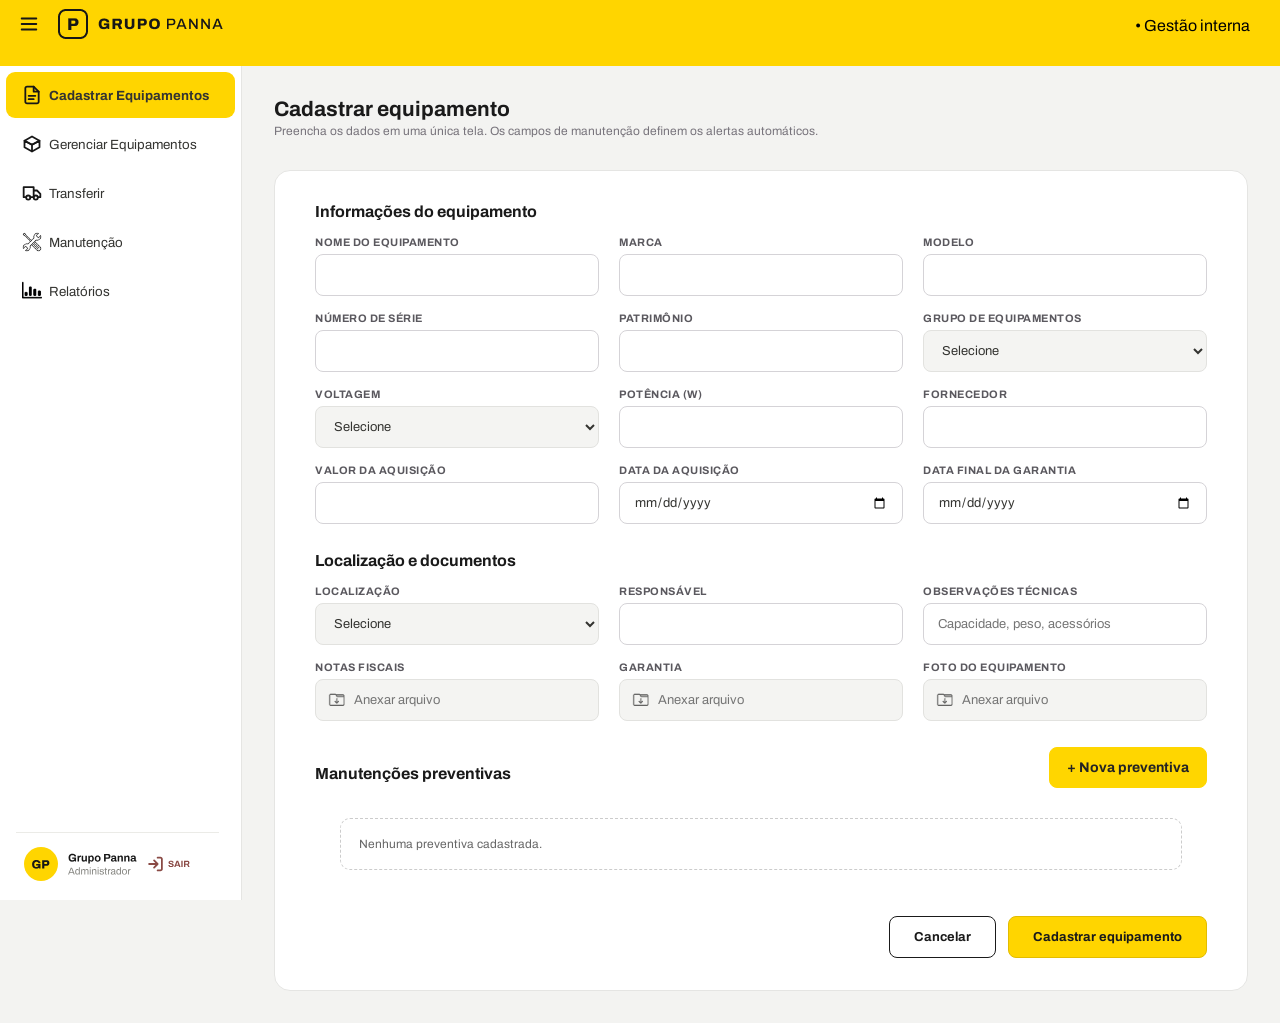
==== CE1.html @ 59f7683b "Add files via upload" ====
<!DOCTYPE html>
<html lang="pt-BR">
<head>
    <meta charset="UTF-8">
    <meta name="viewport" content="width=device-width, initial-scale=1.0">
    <title>Panna Equipamentos</title>
    <link rel="icon" href="assets/logo_group.png" type="image/png">
    <script src="https://cdn.jsdelivr.net/npm/@popperjs/core@2.11.8/dist/umd/popper.min.js" integrity="sha384-I7E8VVD/ismYTF4hNIPjVp/Zjvgyol6VFvRkX/vR+Vc4jQkC+hVqc2pM8ODewa9r" crossorigin="anonymous"></script>
<script src="https://cdn.jsdelivr.net/npm/bootstrap@5.3.9/dist/js/bootstrap.min.js" integrity="sha384-89aa4glufciPv46aKltztWQEmk+Tu9W2RhzXr6VcnUUEub7F8+06RcL2RYLCOHUq" crossorigin="anonymous"></script>
    <link rel="stylesheet" href="styles.css">
    <script src="https://cloudflare.com" defer></script>
</head>


<body class="page page--home">
    <header>
        <nav class="navbar">
            <ul class="navbar__list">
                <li><button type="button" class="navbar__btn-menu" id="toggle-sidebar" aria-label="Mostrar ou ocultar menu lateral" aria-expanded="true"><img src="assets/btn_menu.svg" alt="botao menu"></button></li>
                <li class="navbar__item"><img class="navbar__logo" id="navbar-logo" src="assets/logo_group.png"></li>
                <li class="navbar__item" id="navbar-manage-equipment"> • Gestão interna</li>
            </ul>    
        </nav>
    </header>

    <div class="layout-container">
        <div class="sidebar" id="side-menu">
            <ul>
                <li class="sidebar__buttons sidebar__buttons--active"><button type="button" class="navbar__btn-menu" onclick="window.location.href ='CE1.html'"><img src="assets/icon_file.svg" alt="botao menu">Cadastrar Equipamentos</button></li>
                <li class="sidebar__buttons"><button type="button" class="navbar__btn-menu" onclick="window.location.href ='GE1.html'"><img src="assets/icon_box.svg" alt="botao menu">Gerenciar Equipamentos</button></li>
                <li class="sidebar__buttons"><button type="button" class="navbar__btn-menu" onclick="window.location.href ='#'"><img src="assets/icon_truck.svg" alt="botao menu">Transferir</button></li>
                <li class="sidebar__buttons"><button type="button" class="navbar__btn-menu" onclick="window.location.href ='#'"><img src="assets/icon_maintenance.png" alt="botao menu" style="width: 20px; height: 20px;">Manutenção</button></li>
                <li class="sidebar__buttons"><button type="button" class="navbar__btn-menu" onclick="window.location.href ='#'"><img src="assets/icon_report.png" alt="botao menu" style="width: 20px; height: 20px;">Relatórios</button></li>
            </ul>

            <footer class="footer_sidebar">
                <button type="button" class="navbar__btn-menu" onclick="window.location.href = 'index.html'"><img src="assets/logo_profile.svg" alt="botao menu"></button>
            </footer>
        </div>

        <main class="main-content">
            <h1 class="title-h1">Cadastrar equipamento</h1>
            <h3 class="title-h3">Preencha os dados em uma única tela. Os campos de manutenção definem os alertas automáticos.</h3>

            <div class="form-card">
                <form class="register-form">
                    <h2 class="title-h2">Informações do equipamento</h2>
                    <section class="register-form__section-one">
                        <div class="form-group">
                            <label class="title-h4" for="equipment-name">NOME DO EQUIPAMENTO</label>
                            <input class="register-form__input" type="text" id="equipment-name">
                        </div>

                        <div class="form-group">
                            <label class="title-h4" for="equipment-brand">MARCA</label>
                            <input class="register-form__input" type="text" id="equipment-brand">
                        </div>

                        <div class="form-group">
                            <label class="title-h4" for="equipment-model">MODELO</label>
                            <input class="register-form__input" type="text" id="equipment-model">
                        </div>

                        <div class="form-group">
                            <label class="title-h4" for="equipment-num-serial">NÚMERO DE SÉRIE</label>
                            <input class="register-form__input" type="text" id="equipment-num-serial">
                        </div>

                        <div class="form-group">
                            <label class="title-h4" for="equipment-heritage">PATRIMÔNIO</label>
                            <input class="register-form__input" type="text" id="equipment-heritage">
                        </div>

                        <div class="form-group">
                            <label class="title-h4" for="equipment-group-equip">GRUPO DE EQUIPAMENTOS</label>
                            <select class="register-form__input input_select form-select" id="equipment-group-equip">
                                <option value="">Selecione</option>
                            </select>
                        </div>

                        <div class="form-group">
                            <label class="title-h4" for="equipment-voltage">VOLTAGEM</label>
                            <select class="register-form__input input_select form-select" id="equipment-voltage">
                                <option value="">Selecione</option>
                                <option value="127V">127 V</option>
                                <option value="220V">220 V</option>
                            </select>
                        </div>

                        <div class="form-group">
                            <label class="title-h4" for="equipment-power">POTÊNCIA (W)</label>
                            <input class="register-form__input" type="text" id="equipment-power">
                        </div>

                        <div class="form-group">
                            <label class="title-h4" for="equipment-supplier">FORNECEDOR</label>
                            <input class="register-form__input" type="text" id="equipment-supplier">
                        </div>

                        <div class="form-group">
                            <label class="title-h4" for="equipment-cost-acquis">VALOR DA AQUISIÇÃO</label>
                            <input class="register-form__input" type="text" id="equipment-cost-acquis">
                        </div>

                        <div class="form-group">
                            <label class="title-h4" for="equipment-date-acquis">DATA DA AQUISIÇÃO</label>
                            <input class="register-form__input" type="date" id="equipment-date-acquis">
                        </div>

                        <div class="form-group">
                            <label class="title-h4" for="equipment-warranty-end">DATA FINAL DA GARANTIA</label>
                            <input class="register-form__input" type="date" id="equipment-warranty-end">
                        </div>
                    </section>

                    <h2 class="title-h2">Localização e documentos</h2>
                    <section class="register-form__section-two">
                        <div class="form-group">
                            <label class="title-h4" for="equipment-location">LOCALIZAÇÃO</label>
                            <select class="register-form__input input_select form-select" id="equipment-location">
                                <option value="">Selecione</option>
                            </select>
                        </div>

                        <div class="form-group">
                            <label class="title-h4" for="equipment-answerable">RESPONSÁVEL</label>
                            <input class="register-form__input" type="text" id="equipment-answerable">
                        </div>

                        <div class="form-group">
                            <label class="title-h4" for="equipment-techinical-notes">OBSERVAÇÕES TÉCNICAS</label>
                            <input class="register-form__input" type="text" id="equipment-techinical-notes" placeholder="Capacidade, peso, acessórios">
                        </div>

                        <div class="form-group">
                            <label class="title-h4">NOTAS FISCAIS</label>
                            <div class="register-form__upload">
                                <button type="button" class="register-form__upload-button" id="invoice-upload">
                                    <img src="assets/icon_upload.png" alt="Anexar" width="18">
                                </button>
                                <input class="register-form__input-upload" type="text" id="equipment-invoice" placeholder="Anexar arquivo" readonly>
                            </div>
                        </div>

                        <div class="form-group">
                            <label class="title-h4">GARANTIA</label>
                            <div class="register-form__upload">
                                <button type="button" class="register-form__upload-button" id="warranty-upload">
                                    <img src="assets/icon_upload.png" alt="Anexar" width="18">
                                </button>
                                <input class="register-form__input-upload" type="text" id="equipment-warranty" placeholder="Anexar arquivo" readonly>
                            </div>
                        </div>

                        <div class="form-group">
                            <label class="title-h4">FOTO DO EQUIPAMENTO</label>
                            <div class="register-form__upload">
                                <button type="button" class="register-form__upload-button" id="photo-upload">
                                    <img src="assets/icon_upload.png" alt="Anexar" width="18">
                                </button>
                                <input class="register-form__input-upload" type="text" id="equipment-photo" placeholder="Anexar arquivo" readonly>
                            </div>
                        </div>

                    </section>

    <!-- ETAPA 5: cada equipamento aceita várias preventivas, cada uma com vários insumos. -->
    <section class="panna-planos-section" aria-labelledby="panna-planos-titulo">
        <div class="panna-planos-heading"><div><h2 class="title-h2" id="panna-planos-titulo">Manutenções preventivas</h2></div><button type="button" id="panna-adicionar-plano" class="panna-yellow-btn">+ Nova preventiva</button></div>
        <div id="panna-lista-planos" class="panna-planos-lista"></div>
        
    </section>

    <!-- BOTÕES FINAIS -->
    <div class="register-form__actions">
        <button type="button" class="button--cancel" onclick="window.location.href = 'HomeDesk.html'">Cancelar</button>
        <button type="button" class="button--register-equip" id="submit-equipment">Cadastrar equipamento</button>
    </div>

</form>
        </div>

    </main>
    </div>
    <!-- JavaScript compartilhado: menu, armazenamento e cadastro. -->
    <script src="equipamentos-iniciais.js"></script>
    <script src="panna.js"></script>
</body>
</html>
---- styles.css ----
/* ------------- 1. RESET GLOBAL & FONTES -------------- */
* { /* RESET GLOBAL & CONFIGURAÇÕES BASE */
  margin: 0;
  padding: 0;
  box-sizing: border-box; /* Impede que bordas e paddings quebrem os 40% e 60% de largura */
  font-family: inherit; /* FORÇA inputs e botões a herdarem a fonte do body automaticamente! */
}

@font-face { /* IMPORTAÇÃO DA FONTE EXTERNA */
  font-family: 'ARCHIVO';
  src: url('assets/font/Archivo.ttf') format('truetype'); 
}

body {
  width: 100%;
  min-height: 100dvh;
  background-color: #F3F3F1;
  font-family: 'ARCHIVO', sans-serif;
}

/* ------------- 2. TIPOGRAFIA GLOBAL & TEXTOS -------------- */
.title-h1 {
  font-size: 1.31rem; /* Equivalente aos 21px do Figma (21÷16) */
  font-weight: bolder;
  color: #1A1A1A;
  margin-bottom: 4px;
}

.title-h2 {
  font-size: 1rem; /* Equivalente aos 16px do Figma (16÷16) */
  font-weight: bolder;
  color: #1A1A1A;
  margin: 28px 0 16px 0; 
}

.title-h3 {
  font-size: 0.75rem; /* Equivalente aos 12px do Figma (12÷16) */
  font-weight: 400;
  color: #77737B;
  margin-bottom: 32px; /* Afasta o bloco de títulos do primeiro input */
}

.title-h4 {
  font-size: 0.68rem; /* Equivalente aos 11px do Figma (11÷16) */
  font-weight: bolder;
  letter-spacing: 0.5px;
  color: #5A585E;
  margin-bottom: 6px;
}

p {
  font-size: 0.75rem; /* Equivalente aos 12px do Figma (12÷16) */
  color: #77737B;
  margin: 10px 25px;
}

/* ------------- 3. TELA DE LOGIN (SPLIT SCREEN) -------------- */
.login {
  width: 100vw;
  min-height: 100dvh;
  display: flex !important; /* O !important garante que o Bootstrap não anule o Flexbox */
  flex-direction: row !important; /* Força um do lado do outro obrigatoriamente */
}

.login__card { /* CARD DA ESQUERDA (FORMULÁRIO DE LOGIN) */
  width: 597px; /* 477px dos inputs + 120px de padding laterais */
  min-height: 100dvh;
  padding: 60px;
  background-color: #FFFFFF;
  display: flex;
  flex-direction: column;
  justify-content: center; /* Centraliza o formulário verticalmente */
  flex-shrink: 0; /* Impede o navegador de achatar o formulário */
}

.logo-panna {
  width: 180px;
  margin-top: 20px;
  margin-bottom: 60px;
}

/* Campos de entrada (Inputs do Login) */
.login__field {
  margin-bottom: 24px; /* Espaçamento entre os blocos de input */
  display: flex;
  flex-direction: column;
}

.login__label {
  font-size: 0.93rem; /* Equivalente aos 15px do Figma (15÷16) */
  font-weight: 600;
  color: #37333F;
}

/* Containers relativos para os ícones funcionarem por cima do input */
.login__username,
.login__password {
  position: relative;
  display: flex;
  align-items: center; /* Centraliza o ícone e o input verticalmente */
  width: 100%; 
}

/* Ajuste fino dos ícones (Sem margin-top que quebra o alinhamento) */
.icon__user {
  width: 17px;
  height: 17px;
  position: absolute;
  left: 14px; /* Afastamento da borda esquerda do input */
  pointer-events: none; /* Permite clicar no input mesmo se clicar em cima do ícone */
}

.login__input { /* Customização dos inputs para remover o estilo padrão feio */
  width: 477px;
  height: 41px;
  padding-left: 42px; /* Espaço para o texto começar após o ícone da esquerda */
  padding-right: 16px;
  border: 1px solid #D5D3D7;
  border-radius: 8px;
  font-size: 0.68rem; /* Equivalente aos 11px do Figma (11÷16) */
  outline: none;
}

.login__input--password { /* Padding à direita para o texto não ficar sob o olho */
  padding-right: 44px;
}

.login__toggle {
  position: absolute;
  right: 14px;
  background: none;
  border: none;
  cursor: pointer;
  padding: 0;
  display: flex;
  align-items: center;
  justify-content: center;
}

.login__enter {
  margin-top: 20px;
}

.login__enter, .login__exit { /* Botão Entrar Amarelo */
  width: 467px;
  height: 41px;
  background-color: #FFBF12; /* Amarelo institucional da PANNA */
  color: #1A1A1A;
  border: 1px solid #E9AF00;
  border-radius: 8px;
  font-size: 0.93rem; /* Equivalente aos 15px do Figma (15÷16) */
  font-weight: 700;
  cursor: pointer;
  transition: background-color 0.2s;
}

.login__exit {
  background-color: #FFFFFF;
  border: 1px solid #AD77FF;
}

.login__divider {
    display: flex;
    align-items: center;
    gap: 16px;
    width: 100%;
    margin: 16px 0;
    color: #8C8C8C;
    font-size: 13px;
}

.login__divider::before,
.login__divider::after {
    content: "";
    flex: 1;
    height: 1px;
    background-color: #E5E5E3;
}

.login__submit:hover {
  background-color: #EAB308; /* Tom mais escuro no hover */
}

/* Imagem de Arte da Direita */
.art-login {
  flex: 1;
  height: 100dvh; /* Força o container a ter a altura exata da tela */
  overflow: hidden; /* Impede que qualquer sobra da imagem crie barras de rolagem */
}

.art-login img {
  width: 100%;
  height: 100%;
  object-fit: cover; /* Substitui o background-size e elimina a borda branca */
  display: block; /* Remove um espaço em branco fantasma que navegadores colocam sob imagens */
}

/* ------------- 4. NAVEGAÇÃO SUPERIOR (NAVBAR) -------------- */
.navbar {
  position: fixed !important; /* Trava a barra amarela no topo da tela */
  top: 0;
  left: 0;
  right: 0;
  z-index: 1030;
  width: 100%;
  height: 66px;
  background-color: #FFD500;
}

.navbar__list {
  width: 100%;
  display: flex;
  flex-direction: row;
  justify-content: flex-start;
  align-items: center;
  list-style: none;
  padding: 5px;
}

.navbar__list li {
  padding: 0 5px;
}

.navbar__btn-menu { /* Limpa o fundo e as bordas padrão */
  background: transparent !important; /* Força o fundo a ficar invisível */
  border: none !important;            /* Remove qualquer borda nativa ou do Bootstrap */
  box-shadow: none !important;        /* Remove sombras ou contornos ao clicar */
}

#navbar-manage-equipment {
  margin-left: auto;
  padding: 0 25px;
}

/* ------------- 5. ESTRUTURA DO PAINEL INTERNO (LAYOUT + SIDEBAR) -------------- */
.layout-container {
  display: block;
  width: 100%;
  padding-top: 66px; /* Empurra o conteúdo para baixo da navbar fixa */
}

.sidebar {
  position: fixed !important; /* Trava o menu lateral na janela do navegador */
  top: 66px; /* Começa logo abaixo da navbar amarela */
  left: 0;
  bottom: 0; /* Estica obrigatoriamente até o chão da tela */
  width: 242px;
  z-index: 1020;
  display: flex !important;
  flex-direction: column;
  justify-content: space-between; /* Joga o menu para o topo e o perfil para o último pixel do fundo */
  background-color: #FFFFFF;
  border-right: 1px solid #E5E5E3;
}

.sidebar ul {
  list-style: none;
  font-size: 0.81rem;
  padding: 6px;
  margin: 0;
  display: flex;
  flex-direction: column;
  gap: 3px;
}

.sidebar__buttons {
  width: 100%;
  padding: 0;
}

/* ESTADO NORMAL: Trava o tamanho, alinha à esquerda e separa o ícone do texto */
.sidebar__buttons button {
  width: 100%;
  height: 46px;
  padding: 0 16px;
  border-radius: 9px;
  display: flex;
  align-items: center;
  justify-content: flex-start; /* Trava o conteúdo na esquerda */
  gap: 7px;                    /* Separa o ícone da escrita */
  white-space: nowrap;         /* Impede o texto de quebrar linha no hover */
  
  background-color: transparent !important;
  border: none !important;
  box-shadow: none !important;
  color: #343431;
  cursor: pointer;
  transition: background-color 0.2s;
}

/* ESTADO ATIVO E HOVER: Muda apenas o fundo e o peso da fonte, sem mover nada */
.sidebar__buttons--active button, 
.sidebar__buttons button:hover {
  background-color: #FFD500 !important;
  font-weight: 700;
}

.footer_sidebar {
  width: 100%;
  padding: 16px;
  background-color: #FFFFFF;
  display: flex;
  align-items: center;
}

/* ------------- 6. ÁREA PRINCIPAL & FORMULÁRIOS INTERNOS (MAIN) -------------- */
.main-content {
  margin-left: 242px; /* Abre espaço exato para a sidebar fixa não cobrir o formulário */
  width: calc(100% - 242px); /* Garante que o conteúdo ocupe exatamente o espaço restante da tela */
  min-height: calc(100vh - 66px);
  background-color: #F3F3F1;
  padding: 32px;
}

.form-card {
  background-color: #FFFFFF;
  border: 1px solid #E5E5E3;
  border-radius: 16px;
  padding: 32px 40px;
}

/* Remove a margem superior apenas do primeiro título do card */
.register-form > .title-h2:first-child {
  margin-top: 0;
}

/* Faz cada caixinha empilhar a label em cima do input */
.form-group {
  display: flex;
  flex-direction: column;
  width: 100%;
}

.register-form__input, .equipment-table__header-allsituation {
  width: 100%; /* Garante que o campo preencha toda a largura da coluna */
  height: 42px;
  border-radius: 8px;
  padding: 0 14px;
  font-size: 0.81rem; /* Equivalente aos 13px do Figma para melhor leitura ao digitar */
  color: #343431;
  background-color: #FFFFFF;
  border: 1px solid #D5D3D7;
  outline: none;
}

/* Estilo cinza claro para selects e campos de anexo */
.input_select {
  background-color: #F4F4F2 !important;
  border: 1px solid #E2E2DF !important;
}

/* Seções 1 e 2: Grade de 3 colunas */
.register-form__section-one, 
.register-form__section-two {
  display: grid;
  grid-template-columns: repeat(3, 1fr);
  gap: 16px 20px;
}

/* Estilização unificada dos campos de anexo */
.register-form__upload {
  display: flex;
  align-items: center;
  height: 42px;
  background-color: #F4F4F2;
  border: 1px solid #E2E2DF;
  border-radius: 8px;
  padding: 0 12px;
  gap: 8px;
}

.register-form__upload-button {
  background: transparent;
  border: none;
  padding: 0;
  display: flex;
  align-items: center;
  cursor: pointer;
}

.register-form__input-upload {
  border: none;
  background: transparent;
  width: 100%;
  font-size: 0.81rem;
  color: #77737B;
  outline: none;
}

/* Seção 3: Manutenção Preventiva */
.register-form__section-three {
  display: flex;
  align-items: flex-end; /* Alinha o botão "Adicionar" pela base dos inputs */
  gap: 16px;
}

.field-large {
  flex: 2; /* Campos maiores dividem o espaço proporcionalmente */
}

.field-small {
  width: 110px; /* Campo Insumo menor, igual ao Figma */
  flex-shrink: 0;
}

/* ------------- 7. BOTÕES DE AÇÃO DO FORMULÁRIO -------------- */
.button--add {
  height: 42px;
  padding: 0 20px;
  background-color: #FFFFFF;
  border: 1.5px solid #1A1A1A;
  border-radius: 8px;
  font-size: 0.81rem;
  font-weight: 700;
  color: #1A1A1A;
  cursor: pointer;
  flex-shrink: 0;
}
.register-form__actions {
display: flex;
justify-content: flex-end;
gap: 12px;
margin-top: 36px;
}
.button--cancel, .button--register-equip, .button--manage-equip {
height: 42px;
border-radius: 8px;
font-size: 0.81rem; /* Equivalente aos 13px do Figma */
font-weight: bolder;
cursor: pointer;
}
.button--cancel {
padding: 0 24px;
background-color: #FFFFFF;
border: 1.5px solid #1A1A1A;
color: #1A1A1A;
}
.button--register-equip, .button--manage-equip {
padding: 0 24px;
background-color: #FFD500; /* Amarelo institucional da PANNA */
border: 1px solid #E2BC00;
color: #1A1A1A;
}

.form-card--qrcode {
  width: 650px;
  background-color: #FFFFFF;
  border: 1px solid #E5E5E3;
  border-radius: 16px;
  padding: 10px 40px;
}

.buttons {
    width: 150px;
    padding: 5px;    
    background-color: #FFFFFF;
    border: 1.5px solid #1A1A1A;
    border-radius: 8px;
    color: #1A1A1A;
    width: 100px;
    height: 48px;
    cursor: pointer;
}

.register-form__finish {
    display: flex;
    align-items: center;
    justify-content: space-between;
    gap: 32px;
    margin: 40px 0;
}

.register-form__qr-code {
    width: 210px;
    height: 210px;
}

.register-form__export-actions {
    display: flex;
    flex-direction: column;
    gap: 14px;
    flex: 1;
}

.export-item {
    display: flex;
    align-items: center;
    gap: 14px;
    width: 100%;
    height: 52px;
    padding: 0 20px;
    background-color: #FFFFFF;
    border: 1px solid #E2E2DF;
    border-radius: 12px;
    cursor: pointer;
    transition: background-color 0.2s;
}

.export-item:hover {
  background-color: #F8F8F7;
}

.action-btn { /*botoes da finalização do cadastro*/
  font-size: 15px;
  font-weight: 500;
  color: #1A1A1A;
}


.export-item__icon--plus
{
  display: flex;
  margin-left: 60px;
}

/* Garante que o ícone e o texto fiquem lado a lado e centralizados dentro do botão */
.button {
  display: inline-flex;
  align-items: center;
  justify-content: center;
  gap: 8px;
  white-space: nowrap; /* Impede o texto de quebrar em duas linhas */
}

.button__icon {
  width: 18px;
  height: 18px;
}


.register-form__header {
  display: flex;
  justify-content: space-between;
  align-items: flex-start;
}


.title-inform{
  width: fit-content;
  margin: 20px 0;
  color: #226C3E;
  font-weight: bolder;
  background-color: #DCEFDC;
  border: none;
  border-radius: 20px;
  padding: 10px 20px;
}

.button--manage-equip{
  display: flex;
  gap: 12px;
  
}

.manage-header{
  display: flex;
  justify-content: space-between; /*empurra os textos para a esquerda e o botão totalmente para a direita*/
  align-items:center; /*alinha o botão verticalmente no meio da altura dos textos*/
}

.title-h3--ge {
  font-size: 0.75rem; /* Equivalente aos 12px do Figma (12÷16) */
  font-weight: 400;
  color: #77737B;
  padding: 10px 0 0;
  text-decoration: none;
}

.equipment-summary{
  display: grid;
  grid-template-columns: repeat(4,1fr); /*colocando os cards em 4 colunas*/
  gap: 20px;
  margin-top: 32px;
}

.equipment-summary__card{
  padding: 20px 24px;
  background-color: #FFFFFF;
  border: 1px solid #E5E5E3 ;
  border-radius: 14px;
}

.equipment-summary__card--active{
 border: 1.5px solid #F5C400;
}

.title-h1--ge {
  font-size: 1.31rem; /* Equivalente aos 21px do Figma (21÷16) */
  font-weight: bolder;
  color: #1A1A1A;
  padding: 0x;
  margin: 7px 0;
 
}

.equipment-table{
  background-color: #FFFFFF;
  border: 1px solid #E5E5E3;
  border-radius: 16px;
  padding: 24px 32px;
  margin-top: 24px;
}

.equipment-table__header--filters {
  display: flex;
  align-items: center;
  gap: 12px;
}


.equipment-table__header--search {
  width: 260px;
  display: flex;
  align-items: center;
  height: 42px;
  background-color: #F4F4F2;
  border: 1px solid #E2E2DF;
  border-radius: 8px;
  padding: 0 12px;
  gap: 12px;
}

.equipment-table__header{
display: flex;
justify-content: space-between;
align-items: center;
margin-bottom: 24px;
}


.equipment-table__search-btn{
  background-color: transparent;
  border: none;
}

.equipment-table__search-input{
  border: none;
  background-color: transparent;
  outline: none;
  width: 100%;
}

.equipment-table__header-allsituation {
  width: 190px;
}

.equipament-table__buttons{
  display: flex;
  justify-content: flex-end;
  gap: 25px;
  background-color: transparent;
  border: none;
}

.equipment-table__grid{
  width: 100%;
  border-collapse: separate;
  border-spacing: 16px 0; /* border-spacing: define o espaçamento entre as colunas e linhas da tabela (só funciona com border-collapse: separate) */

}

th{
  font-size: 1rem; /* Equivalente aos 16px do Figma (16÷16) */
  text-align: left;
  color: #8C8C8C ;
  padding: 18px 16x;
  border-bottom: 1px solid #E5E5E3;
}

td{
  padding: 18px 16px;
  vertical-align: middle; /* vertical-align: middle; centraliza o conteúdo verticalmente no meio da altura da célula */
  border-bottom: 1px solid #F0F0EE;

}

.status-badge{
display: inline-flex;
align-items: center;
gap: 6px;
padding: 4px 12px;
border-radius: 20px;
font-size: 0.75rem; /* Equivalente aos 12px do Figma (12÷16) */
font-weight: bolder;
}

.functioning{
  background-color:#DCEFDC;
  color:#226C3E ;
}

.maintenance{
  background-color: #FEF3C7;
  color: #B45309;
}
.stopped{
  background-color: #FEE2E2;
  color: #B91C1C;
}

.inactive{
  background-color: #F3F4F6;
  color: #4B5563;
}

.equipament-table__edit, .equipament-table__enable-disable,
 .equipament-table__delete{
  background-color: transparent;
  border: none;  
}

 .equipment-table__several{
  color: #77737B;
 }

  .equipment-table__date{
    margin: 0;
  }

  .equipment-table__name, .equipment-table__date{
    font-weight: bolder;

  }

   .equipment-table__status-color-maroon{
    color: #B45309;
    margin: 0;
  }
   

   .equipment-table__status-color-red{
    color: #B91C1C;
    margin: 0;
  }
   

   .equipment-table__status-color-green{
    color: #226C3E;
    margin: 0;
   }

   .equipment-table__status-color-gray{
    color: #4B5563;
    margin: 0;
   }

   
/* PANNA: menu lateral recolhível. Mantém as medidas originais quando aberto. */
body.sidebar-collapsed .sidebar { transform: translateX(-100%); }
body.sidebar-collapsed .main-content { margin-left: 0; width: 100%; }
.sidebar, .main-content { transition: transform .2s ease, margin-left .2s ease, width .2s ease; }
@media (max-width: 650px) {
  .main-content { padding: 16px; }
  body.sidebar-collapsed .sidebar { pointer-events: none; }
}

/* PANNA ETAPA 2 — estilos exclusivos da tela GE2; estilos existentes preservados. */
.panna-detail-top {display:flex;justify-content:space-between;align-items:center;gap:20px;flex-wrap:wrap;margin-bottom:18px}
.panna-detail-actions {display:flex;gap:10px;flex-wrap:wrap}
.panna-outline-btn,.panna-yellow-btn {display:inline-block;padding:12px 17px;border-radius:8px;text-decoration:none;font-size:14px;font-weight:700;color:#242424}
.panna-outline-btn {border:1px solid #777;background:#fff}
.panna-yellow-btn {background:#ffd600;border:1px solid #ffd600}
.panna-detail-tabs {display:flex;gap:8px;flex-wrap:wrap;margin:16px 0}
.panna-detail-tabs a {padding:10px 16px;border:1px solid #ddd;border-radius:7px;text-decoration:none;color:#333;background:#fff}
.panna-detail-tabs .panna-tab-active {background:#ffd600;border-color:#ffd600}
.panna-detail-status {margin:12px 0 18px;color:#555}
.panna-detail-card {background:#fff;border:1px solid #e1e1e1;border-radius:12px;padding:22px;margin:0 0 16px;max-width:1100px}
.panna-detail-card h2 {font-size:19px;margin:0 0 20px}
.panna-detail-grid {display:grid;grid-template-columns:repeat(3,minmax(0,1fr));gap:22px 18px}
.panna-detail-field {min-width:0;overflow-wrap:anywhere}
.panna-detail-field span {display:block;color:#777;font-size:11px;text-transform:uppercase;margin-bottom:6px}
.panna-detail-field strong {font-size:14px;color:#222}
.panna-clickable-row {cursor:pointer}
.panna-clickable-row:hover {background:#fffbea}
.panna-clickable-row:focus-visible {outline:2px solid #c9a600}
@media(max-width:800px){.panna-detail-grid{grid-template-columns:repeat(2,minmax(0,1fr))}}
@media(max-width:520px){.panna-detail-grid{grid-template-columns:1fr}.panna-detail-card{padding:16px}}

/* ETAPA 3 — Detalhes: regras isoladas para não alterar as demais telas. */
.panna-detail-top--new{align-items:flex-end;margin-bottom:22px}
.panna-detail-eyebrow{font-size:11px;font-weight:800;letter-spacing:1.2px;color:#777;margin:0 0 7px}
.panna-detail-subtitle{color:#777;font-size:14px;margin:5px 0 0}
.panna-detail-layout{display:grid;grid-template-columns:minmax(0,2.25fr) minmax(260px,1fr);gap:20px;align-items:start;max-width:1440px}
.panna-detail-main,.panna-detail-aside{min-width:0}
.panna-detail-layout .panna-detail-card{max-width:none;margin-bottom:20px;border-radius:16px;padding:24px}
.panna-card-heading{display:flex;justify-content:space-between;align-items:center;gap:12px;margin-bottom:22px}
.panna-card-heading h2{margin:0}
.panna-detail-layout .panna-detail-grid{gap:24px 18px}
.panna-detail-layout .panna-detail-field span{font-size:11px;font-weight:700;letter-spacing:.35px;color:#8a8a86}
.panna-detail-layout .panna-detail-field strong{font-size:14px;line-height:1.45}
.panna-detail-status{display:inline-flex;align-items:center;margin:0;border-radius:99px;padding:8px 14px;font-size:12px;font-weight:700;white-space:nowrap}
.panna-status-ok,.panna-alerta-ok{background:#e6f4eb;color:#247044}
.panna-status-warning,.panna-alerta-warning{background:#fff3de;color:#98600f}
.panna-status-danger,.panna-alerta-danger{background:#fde9e7;color:#a72f28}
.panna-status-muted,.panna-alerta-neutral{background:#f0f0f0;color:#666}
.panna-detail-tabs{margin:0 0 20px}
.panna-detail-tabs a{border-radius:10px;padding:11px 18px;font-weight:650}
.panna-detail-layout .panna-detail-card h2{font-size:18px}
.panna-preventiva-count{display:flex;align-items:baseline;gap:9px;margin:12px 0 3px}
.panna-preventiva-count strong{font-size:42px;line-height:1.1;color:#1d1d1d}
.panna-preventiva-count span{font-size:14px;color:#555}
#panna-data-preventiva{font-size:13px;color:#666;margin:6px 0 15px}
.panna-progress{height:9px;border-radius:30px;background:#e6e6e4;overflow:hidden}
.panna-progress>div{height:100%;width:0;background:#27834c;border-radius:30px;transition:width .2s}
.panna-preventiva-rule{font-size:12px;color:#666;line-height:1.6;margin:14px 0}
.panna-preventiva-alerta{display:inline-block;font-size:12px;font-weight:700;padding:7px 12px;border-radius:99px;margin:0 0 16px}
.panna-full-btn{display:block;text-align:center;width:100%;box-sizing:border-box}
.panna-qr-content{display:flex;align-items:center;gap:16px}
.panna-qr-image{width:128px;height:128px;object-fit:contain;flex-shrink:0}
.panna-qr-info{min-width:0;overflow-wrap:anywhere;display:flex;flex-direction:column;gap:7px;font-size:13px}
.panna-qr-info small{font-size:12px;color:#666}
.panna-qr-note{font-size:11px;color:#999}
.panna-eventos{border-left:2px solid #e7e7e7;padding:12px 0 12px 16px;color:#777;font-size:14px}
@media(max-width:1000px){.panna-detail-layout{grid-template-columns:1fr}.panna-detail-aside{display:grid;grid-template-columns:repeat(2,minmax(0,1fr));gap:16px}.panna-detail-aside .panna-detail-card{margin:0}}
@media(max-width:680px){.panna-detail-aside{grid-template-columns:1fr}.panna-detail-layout .panna-detail-card{padding:18px}.panna-qr-image{width:110px;height:110px}}

/* ETAPA 4 — Botões e confirmação da tela de detalhes (escopo restrito). */
.panna-detail-actions button{font-family:inherit;cursor:pointer}
.panna-detail-actions .panna-danger-btn{border-color:#bd3730;color:#bd3730;background:#fff}
.panna-detail-actions .panna-danger-btn:hover{background:#fff1f0}
.panna-detail-actions .panna-yellow-btn{background:#ffd600;border-color:#ffd600}
.panna-confirm-dialog{border:1px solid #dedede;border-radius:15px;padding:26px;width:min(420px,calc(100% - 32px));box-sizing:border-box;box-shadow:0 18px 65px #0003;color:#242424}
.panna-confirm-dialog::backdrop{background:#0008}
.panna-confirm-dialog h2{font-size:21px;margin:0 0 12px}
.panna-confirm-dialog p{font-size:14px;line-height:1.6;color:#555;margin:0 0 24px;overflow-wrap:anywhere}
.panna-confirm-actions{display:flex;justify-content:flex-end;gap:10px;flex-wrap:wrap}
.panna-confirm-actions button{cursor:pointer;font-family:inherit}
.panna-danger-solid{background:#ba302a;border:1px solid #ba302a;color:#fff;border-radius:8px;padding:12px 17px;font-size:14px;font-weight:700}
.panna-danger-solid:hover{background:#92231f}
.panna-confirm-dialog button:focus-visible,.panna-detail-actions button:focus-visible{outline:3px solid #856b00;outline-offset:2px}

/* ETAPA 5 — Estilos isolados do editor de preventivas; sem alterar os formulários existentes. */
.panna-planos-section{margin-top:24px}.panna-planos-heading,.panna-plano-topo{display:flex;align-items:center;justify-content:space-between;gap:16px;flex-wrap:wrap;margin-bottom:14px}.panna-planos-heading p,.panna-planos-ajuda{color:#777;font-size:13px;margin:5px 0}.panna-planos-lista{display:grid;gap:16px}.panna-plano-card,.panna-plano-resumo{background:#fff;border:1px solid #ddd;border-radius:12px;padding:18px}.panna-plano-card h3,.panna-plano-resumo h3{font-size:17px;margin:0}.panna-plano-card h4{font-size:14px;margin:0}.panna-plano-grid{display:grid;grid-template-columns:repeat(2,minmax(0,1fr));gap:14px;margin:16px 0}.panna-plano-campo{display:grid;gap:6px;font-size:12px;font-weight:600;color:#555}.panna-insumo-linha{display:grid;grid-template-columns:minmax(0,2fr) minmax(90px,1fr) minmax(110px,1fr) auto;gap:8px;margin:10px 0}.panna-planos-vazio{padding:18px;border:1px dashed #ccc;border-radius:10px;color:#666}.panna-planos-detalhe{display:grid!important;grid-template-columns:repeat(auto-fit,minmax(230px,1fr));gap:12px}.panna-plano-resumo{background:#fafafa}.panna-plano-resumo ul{padding-left:20px}.panna-plano-resumo li{margin:5px 0}.panna-planos-link{align-self:start;text-decoration:none;text-align:center}@media(max-width:650px){.panna-plano-grid{grid-template-columns:1fr}.panna-insumo-linha{grid-template-columns:1fr 1fr}.panna-insumo-linha input:first-child{grid-column:1/-1}}

/* ETAPA 6 — edição compacta de preventivas; estilos isolados das demais telas. */
.panna-planos-section{margin-top:16px}.panna-planos-heading{margin-bottom:10px}.panna-planos-lista{gap:8px}.panna-plano-card{padding:11px 14px;border-radius:10px}.panna-plano-cabecalho{margin:0}.panna-plano-toggle{background:transparent;border:0;text-align:left;cursor:pointer;font:600 14px inherit;color:#242424;flex:1;min-width:160px;padding:7px 0}.panna-plano-acoes{display:flex;gap:6px}.panna-plano-aberto{border-color:#e7bf00;background:#fffef8}.panna-plano-grid{gap:9px;margin:10px 0}.panna-plano-campo{gap:4px}.panna-insumo-linha{margin:6px 0}.panna-salvar-plano{display:block;margin:12px 0 0 auto}.panna-plano-resumo{position:relative;border:1px solid #e7e7e7;border-left:3px solid #ffcc00;background:#fff;box-shadow:0 2px 8px #00000008;padding:17px}.panna-plano-resumo h3{padding-right:12px;margin-bottom:8px}.panna-plano-etiqueta{display:inline-block;font-size:11px;background:#fff5ce;color:#765900;padding:4px 9px;border-radius:20px;margin-bottom:12px}.panna-plano-resumo ul{margin:7px 0 0}.panna-link-discreto{display:inline-flex;align-items:center;justify-content:center;font-size:12px;font-weight:600;color:#555;text-decoration:none;border:1px solid #ddd;background:#fff;border-radius:8px;padding:9px 12px;align-self:start}.panna-link-discreto:hover{border-color:#e1b900;color:#222}.panna-planos-detalhe .panna-link-discreto{grid-column:1/-1;justify-self:end}@media(max-width:650px){.panna-plano-cabecalho{align-items:flex-start}.panna-plano-acoes{margin-left:auto}}

/* ETAPA 7 — Ações compactas nas preventivas: somente ícones de editar/excluir. */
.panna-icone-acao{display:inline-flex;align-items:center;justify-content:center;width:34px;height:34px;padding:0;border:1px solid transparent;border-radius:8px;background:transparent;color:#555;cursor:pointer;flex-shrink:0;transition:background .15s,border-color .15s,color .15s}
.panna-icone-acao:hover{background:#f4f4f4;border-color:#ddd;color:#222}
.panna-icone-excluir:hover{background:#fff0f0;border-color:#f1baba;color:#b42318}
.panna-icone-acao:focus-visible{outline:2px solid #b18c00;outline-offset:2px}
.panna-plano-acoes{gap:2px}

/* ETAPA 8 — gestão de preventivas na aba Manutenção de GE2. */
.panna-detail-card[hidden],.panna-editor-manutencao[hidden]{display:none!important}
.panna-manutencao-heading{display:flex;justify-content:space-between;align-items:center;gap:14px;flex-wrap:wrap;margin-bottom:16px}
.panna-manutencao-heading h2,.panna-manutencao-heading h3,.panna-manutencao-heading h4{margin:0}
.panna-manutencao-heading p,.panna-manutencao-meta{color:#666;font-size:13px;margin:5px 0 0}
.panna-editor-manutencao{background:#fffdf3;border:1px solid #e9d68c;border-radius:12px;padding:18px;margin:18px 0}
.panna-manutencao-acoes{display:flex;gap:8px;align-items:center}
.panna-plano-gerenciavel{min-width:0}
.panna-plano-gerenciavel details{border-top:1px solid #eee;padding-top:12px;margin-top:12px}
.panna-plano-gerenciavel summary{cursor:pointer;font-size:13px;font-weight:600;color:#6a5700}
.panna-manutencao-conteudo{padding:12px 0 0;display:grid;gap:8px}
.panna-manutencao-conteudo ul{margin:0 0 0 16px;padding:0}
@media(max-width:650px){.panna-manutencao-heading{align-items:flex-start}.panna-manutencao-heading>.panna-yellow-btn{width:100%}}

/* ETAPA 9 — Histórico de execuções e ação de registrar realização. */
.panna-historico-intro{color:#64748b;font-size:.9rem;margin:.5rem 0 1.2rem}
.panna-historico-registro{border:1px solid #e5e7eb;border-left:3px solid #eab308;border-radius:10px;padding:16px;margin:12px 0;background:#fff}
.panna-historico-registro p{margin:8px 0;color:#475569;font-size:.9rem}
.panna-historico-registro ul{margin:10px 0;padding-left:22px}
.panna-historico-topo{display:flex;align-items:center;justify-content:space-between;gap:12px;flex-wrap:wrap}
.panna-historico-topo time{font-size:.85rem;color:#64748b}
.panna-registrar-realizacao{font-size:.82rem;padding:7px 10px;white-space:nowrap}
.panna-manutencao-acoes{flex-wrap:wrap;justify-content:flex-end}

/* ETAPA 10 — Lista de preventivas expansível, inspirada no layout de referência.
   Escopo restrito à aba Manutenção de GE2 para não afetar o cadastro CE1. */
#panna-manutencao .panna-manutencao-tabela{border:1px solid #e6e6e4;border-radius:10px;overflow:hidden;background:white}
#panna-manutencao .panna-manutencao-tabela-cabecalho,#panna-manutencao .panna-manutencao-linha-resumo{display:grid;grid-template-columns:minmax(125px,1.25fr) minmax(120px,1.25fr) minmax(105px,1fr) minmax(105px,1fr) 24px;gap:12px;align-items:center}
#panna-manutencao .panna-manutencao-tabela-cabecalho{background:#f7f7f5;color:#777;font-size:11px;font-weight:700;padding:13px 16px}
#panna-manutencao .panna-manutencao-linha{border-top:1px solid #ededeb;background:#fff}
#panna-manutencao .panna-manutencao-linha-resumo{padding:16px;cursor:pointer;font-size:13px;list-style:none;min-height:56px}
#panna-manutencao .panna-manutencao-linha-resumo::-webkit-details-marker{display:none}
#panna-manutencao .panna-manutencao-linha-resumo:hover{background:#fffdf3}
#panna-manutencao .panna-manutencao-linha-resumo:focus-visible{outline:2px solid #d9ac00;outline-offset:-3px}
#panna-manutencao .panna-col-tipo{font-weight:700;color:#252525}
#panna-manutencao .panna-col-insumos{overflow:hidden;text-overflow:ellipsis;white-space:nowrap;color:#555}
#panna-manutencao .panna-col-data{font-weight:600}
#panna-manutencao .panna-linha-seta{font-size:20px;color:#777;text-align:center;transition:transform .15s}
#panna-manutencao details[open]>.panna-manutencao-linha-resumo .panna-linha-seta{transform:rotate(180deg)}
#panna-manutencao .panna-manutencao-linha-detalhes{background:#fffef9;border-top:1px solid #eee8d6;padding:14px 18px 18px;font-size:13px}
#panna-manutencao .panna-manutencao-linha-detalhes ul{margin:8px 0 12px;padding-left:20px}
#panna-manutencao .panna-acoes-linha{justify-content:flex-end;margin-top:12px}
#panna-manutencao .panna-editor-acoes{display:flex;align-items:center;justify-content:flex-end;gap:10px;margin-top:18px}
#panna-manutencao .panna-editor-acoes button{margin:0}
@media(max-width:760px){#panna-manutencao .panna-manutencao-tabela-cabecalho{display:none}#panna-manutencao .panna-manutencao-linha-resumo{grid-template-columns:minmax(0,1.3fr) minmax(0,1fr) 20px;gap:8px}#panna-manutencao .panna-col-insumos,#panna-manutencao .panna-col-periodo{display:none}#panna-manutencao .panna-editor-acoes{justify-content:stretch}#panna-manutencao .panna-editor-acoes button{flex:1}}

/* ETAPA 11 — Linha do tempo de eventos do equipamento (GE2).
   Estilos isolados para não afetar as outras páginas do grupo. */
#panna-historico.panna-eventos{position:relative;margin-top:20px;padding-left:5px}
.panna-evento-linha{display:grid;grid-template-columns:20px minmax(0,1fr);gap:12px;position:relative;min-height:72px}
.panna-evento-linha:not(:last-child)::before{content:"";position:absolute;left:7px;top:19px;bottom:0;width:2px;background:#e5e7eb}
.panna-evento-ponto{width:10px;height:10px;border-radius:50%;background:#64748b;margin-top:5px;z-index:1}
.panna-evento-cadastro{background:#218553}.panna-evento-status{background:#b45309}.panna-evento-manutencao{background:#15803d}.panna-evento-preventiva{background:#2563a0}.panna-evento-edicao{background:#64748b}
.panna-evento-corpo{padding-bottom:22px;min-width:0}.panna-evento-corpo strong{display:block;font-size:.92rem;color:#202020}.panna-evento-corpo p{font-size:.85rem;color:#59616b;margin:5px 0}.panna-evento-corpo time{display:block;font-size:.78rem;color:#77808a;margin-top:5px}.panna-evento-corpo details{font-size:.83rem;margin-top:8px}.panna-evento-corpo summary{cursor:pointer}.panna-evento-corpo ul{padding-left:20px;margin:6px 0}
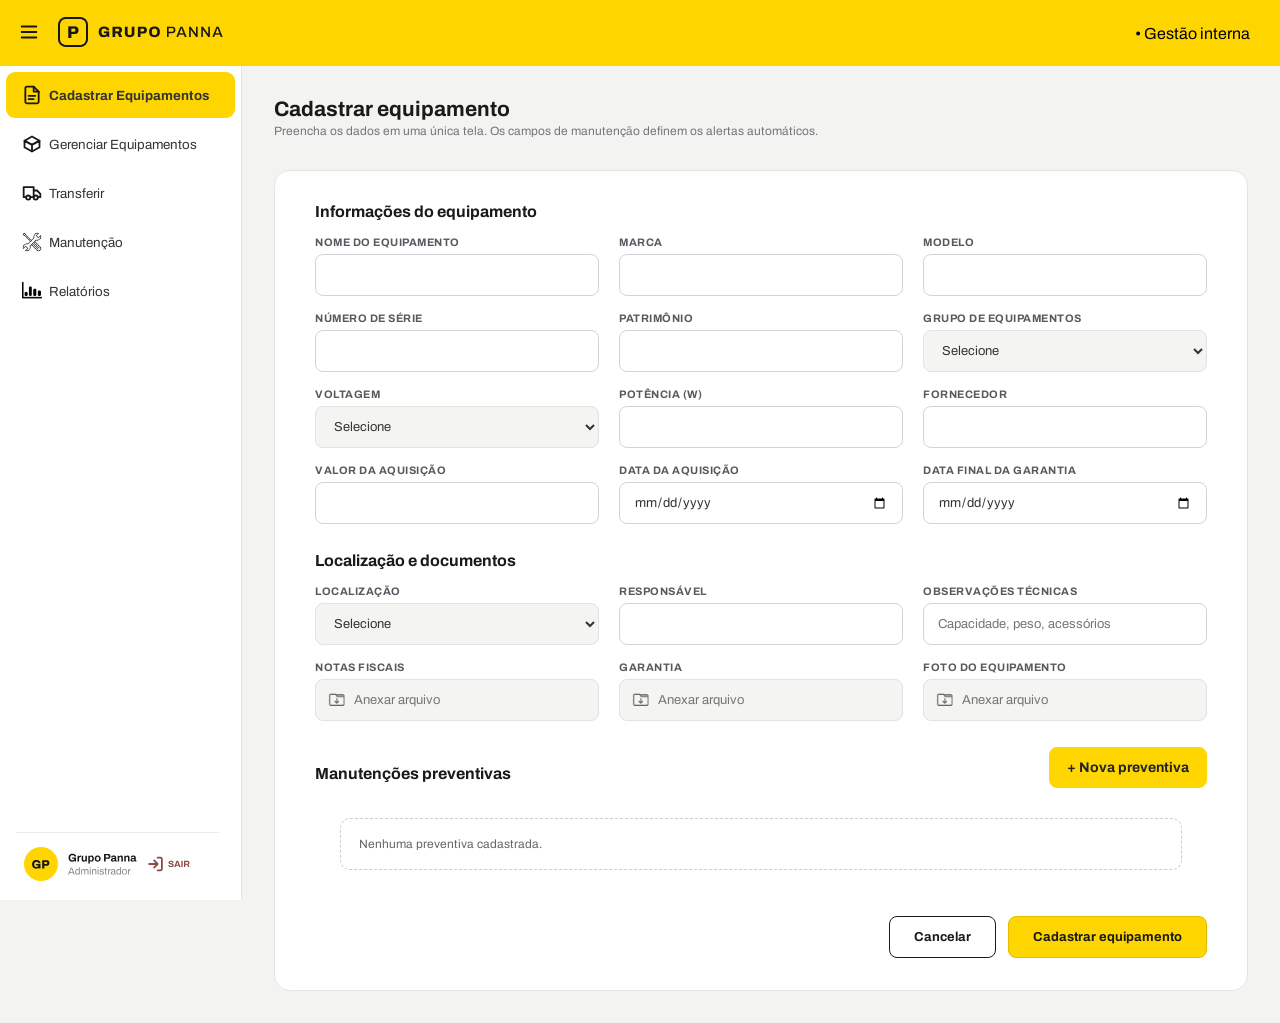
==== commit 86fed275: "telas mobile de operação em campo e login responsivo" ====
--- a/CE1.html
+++ b/CE1.html
@@ -168,7 +168,6 @@
     <section class="panna-planos-section" aria-labelledby="panna-planos-titulo">
         <div class="panna-planos-heading"><div><h2 class="title-h2" id="panna-planos-titulo">Manutenções preventivas</h2></div><button type="button" id="panna-adicionar-plano" class="panna-yellow-btn">+ Nova preventiva</button></div>
         <div id="panna-lista-planos" class="panna-planos-lista"></div>
-        
     </section>
 
     <!-- BOTÕES FINAIS -->
--- a/styles.css
+++ b/styles.css
@@ -195,6 +195,18 @@
   display: block; /* Remove um espaço em branco fantasma que navegadores colocam sob imagens */
 }
 
+/*-----DEIXAR LOGIN RESPONSIVO-----*/
+@media (max-width: 768px) { /* só vale em telas com até 768px de largura (tablet e celular) */
+  .login {width: 100%;} /* troca o 100vw por 100% para evitar rolagem horizontal */
+  .art-login {display: none;} /* esconde a imagem lateral no celular */
+  .login__card {width: 100%; padding: 24px;} /* cartão ocupa a largura toda (era 597px) e margem interna menor (era 60px) */
+  .logo-panna {margin-bottom: 32px;} /* espaço menor abaixo da logo (era 60px) */
+  .login__input {width: 100%} /* campos acompanham a largura do cartão (era 477px fixo) */
+  .login__enter, .login__exit {width: 100%;} /* botões acompanham a largura do cartão (era 467px fixo) */
+}
+
+
+
 /* ------------- 4. NAVEGAÇÃO SUPERIOR (NAVBAR) -------------- */
 .navbar {
   position: fixed !important; /* Trava a barra amarela no topo da tela */
@@ -209,6 +221,7 @@
 
 .navbar__list {
   width: 100%;
+  height: 100%;
   display: flex;
   flex-direction: row;
   justify-content: flex-start;
@@ -331,7 +344,7 @@
   width: 100%;
 }
 
-.register-form__input, .equipment-table__header-allsituation {
+.register-form__input, .equipment-table__header-allsituation, textarea {
   width: 100%; /* Garante que o campo preencha toda a largura da coluna */
   height: 42px;
   border-radius: 8px;
@@ -707,6 +720,11 @@
  .equipament-table__delete{
   background-color: transparent;
   border: none;  
+}
+
+.equipament-table__enable-disable img {
+  width: 16px;
+  height: 16px;
 }
 
  .equipment-table__several{
@@ -896,3 +914,89 @@
 .panna-evento-ponto{width:10px;height:10px;border-radius:50%;background:#64748b;margin-top:5px;z-index:1}
 .panna-evento-cadastro{background:#218553}.panna-evento-status{background:#b45309}.panna-evento-manutencao{background:#15803d}.panna-evento-preventiva{background:#2563a0}.panna-evento-edicao{background:#64748b}
 .panna-evento-corpo{padding-bottom:22px;min-width:0}.panna-evento-corpo strong{display:block;font-size:.92rem;color:#202020}.panna-evento-corpo p{font-size:.85rem;color:#59616b;margin:5px 0}.panna-evento-corpo time{display:block;font-size:.78rem;color:#77808a;margin-top:5px}.panna-evento-corpo details{font-size:.83rem;margin-top:8px}.panna-evento-corpo summary{cursor:pointer}.panna-evento-corpo ul{padding-left:20px;margin:6px 0}
+
+/* ------------- TELA OPERAÇÃO EM CAMPO (MOBILE) -------------- */
+.main-content--field{
+  margin: 0 auto; /*tira o tira os 242px da sidebar e centraliza*/
+  width: 100%; /*ocupa a largura toda*/
+  padding-top: 82px; /*66px da navbar + 16px de respiro*/
+  max-width: 480px; /*evita esticar a tela grande*/
+ }
+
+.export-item--field{
+  height: 64px;
+ 
+}
+
+.field-actions{
+  display: flex;
+  flex-direction: column;
+  gap:12px;
+}
+
+.export-item--field:hover, .export-item--field:active{
+  background-color: #FFD500;
+  border-color: #E2BC00;
+ }
+
+.export-item--field:hover .action-btn, .export-item--field:active .action-btn {
+  font-weight: 700;
+}
+
+.field-qr__label{
+  color: #5A585E;
+  font-size: 0.68rem;
+  font-weight: bold;
+  display: block;
+  margin-bottom: 6px;
+  
+}
+
+.form-card--field{
+  width: 100%;
+  padding: 16px;
+}
+  
+.field-qr__or{
+  text-align: center;
+  margin-bottom: 16px;  
+  margin-right: 0;
+  margin-left: 0;
+}
+
+.register-form__finish--centered{
+  justify-content: center;
+  margin: 24px 0 8px;
+}
+
+
+
+.field-form__textarea {
+  height: 100px;
+  padding: 12px 14px;
+  resize: none; /*;o usuário não consegue arrastar o cantinho e bagunçar o layout*/
+  display:block;
+}
+
+.field-form__group{
+  margin-top: 20px;
+}
+
+.field-form__btn{
+  flex: 1;
+}
+
+.field-form__code{
+  margin: 0 0 8px;
+}
+
+.field-form__options{
+  display: flex;
+  gap: 20px;
+  accent-color: #1A1A1A;
+  
+}
+
+.field-form__name{
+  margin: 10px 0 4px;
+}
